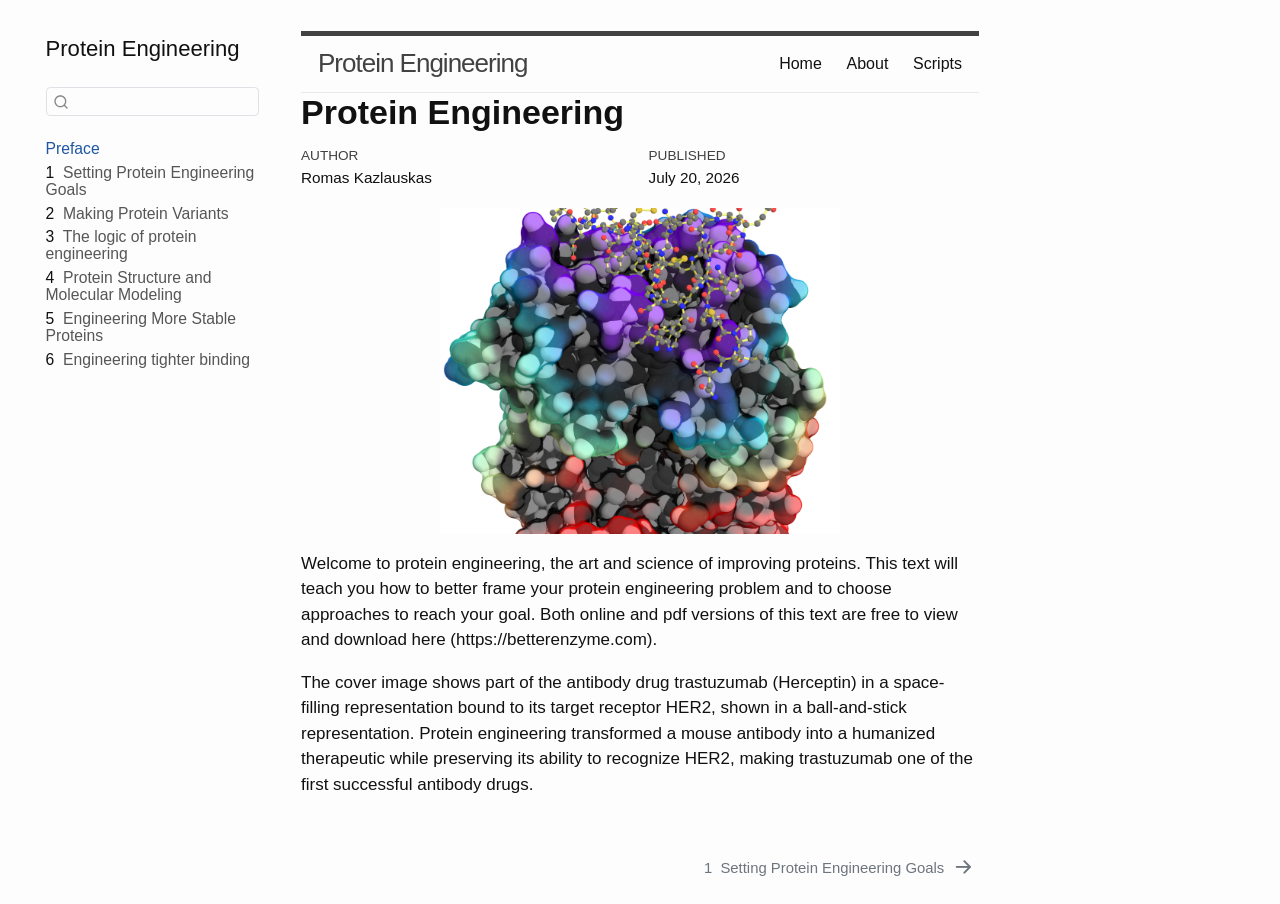
==== docs/book/index.html @ 914afcfc "Replace PDF chapters 1-6 with rendered Quarto HTML book Adds docs/book/ (rendered from the Quarto te" ====
<!DOCTYPE html>
<html xmlns="http://www.w3.org/1999/xhtml" lang="en" xml:lang="en"><head>

<meta charset="utf-8">
<meta name="generator" content="quarto-1.8.26">

<meta name="viewport" content="width=device-width, initial-scale=1.0, user-scalable=yes">

<meta name="author" content="Romas Kazlauskas">
<meta name="dcterms.date" content="2026-07-20">

<title>Protein Engineering</title>
<style>
code{white-space: pre-wrap;}
span.smallcaps{font-variant: small-caps;}
div.columns{display: flex; gap: min(4vw, 1.5em);}
div.column{flex: auto; overflow-x: auto;}
div.hanging-indent{margin-left: 1.5em; text-indent: -1.5em;}
ul.task-list{list-style: none;}
ul.task-list li input[type="checkbox"] {
  width: 0.8em;
  margin: 0 0.8em 0.2em -1em; /* quarto-specific, see https://github.com/quarto-dev/quarto-cli/issues/4556 */ 
  vertical-align: middle;
}
</style>


<script src="site_libs/quarto-nav/quarto-nav.js"></script>
<script src="site_libs/quarto-nav/headroom.min.js"></script>
<script src="site_libs/clipboard/clipboard.min.js"></script>
<script src="site_libs/quarto-search/autocomplete.umd.js"></script>
<script src="site_libs/quarto-search/fuse.min.js"></script>
<script src="site_libs/quarto-search/quarto-search.js"></script>
<meta name="quarto:offset" content="./">
<link href="./chapter1.html" rel="next">
<script src="site_libs/quarto-html/quarto.js" type="module"></script>
<script src="site_libs/quarto-html/tabsets/tabsets.js" type="module"></script>
<script src="site_libs/quarto-html/axe/axe-check.js" type="module"></script>
<script src="site_libs/quarto-html/popper.min.js"></script>
<script src="site_libs/quarto-html/tippy.umd.min.js"></script>
<script src="site_libs/quarto-html/anchor.min.js"></script>
<link href="site_libs/quarto-html/tippy.css" rel="stylesheet">
<link href="site_libs/quarto-html/quarto-syntax-highlighting-587c61ba64f3a5504c4d52d930310e48.css" rel="stylesheet" id="quarto-text-highlighting-styles">
<script src="site_libs/bootstrap/bootstrap.min.js"></script>
<link href="site_libs/bootstrap/bootstrap-icons.css" rel="stylesheet">
<link href="site_libs/bootstrap/bootstrap-0efda3af7dc20caffb9f21a679dee48f.min.css" rel="stylesheet" append-hash="true" id="quarto-bootstrap" data-mode="light">
<script id="quarto-search-options" type="application/json">{
  "location": "sidebar",
  "copy-button": false,
  "collapse-after": 3,
  "panel-placement": "start",
  "type": "textbox",
  "limit": 50,
  "keyboard-shortcut": [
    "f",
    "/",
    "s"
  ],
  "show-item-context": false,
  "language": {
    "search-no-results-text": "No results",
    "search-matching-documents-text": "matching documents",
    "search-copy-link-title": "Copy link to search",
    "search-hide-matches-text": "Hide additional matches",
    "search-more-match-text": "more match in this document",
    "search-more-matches-text": "more matches in this document",
    "search-clear-button-title": "Clear",
    "search-text-placeholder": "",
    "search-detached-cancel-button-title": "Cancel",
    "search-submit-button-title": "Submit",
    "search-label": "Search"
  }
}</script>


</head>

<body class="nav-sidebar floating quarto-light">

<div id="quarto-search-results"></div>
  <header id="quarto-header" class="headroom fixed-top">
  <nav class="quarto-secondary-nav">
    <div class="container-fluid d-flex">
      <button type="button" class="quarto-btn-toggle btn" data-bs-toggle="collapse" role="button" data-bs-target=".quarto-sidebar-collapse-item" aria-controls="quarto-sidebar" aria-expanded="false" aria-label="Toggle sidebar navigation" onclick="if (window.quartoToggleHeadroom) { window.quartoToggleHeadroom(); }">
        <i class="bi bi-layout-text-sidebar-reverse"></i>
      </button>
        <nav class="quarto-page-breadcrumbs" aria-label="breadcrumb"><ol class="breadcrumb"><li class="breadcrumb-item"><a href="./index.html">Preface</a></li></ol></nav>
        <a class="flex-grow-1" role="navigation" data-bs-toggle="collapse" data-bs-target=".quarto-sidebar-collapse-item" aria-controls="quarto-sidebar" aria-expanded="false" aria-label="Toggle sidebar navigation" onclick="if (window.quartoToggleHeadroom) { window.quartoToggleHeadroom(); }">      
        </a>
      <button type="button" class="btn quarto-search-button" aria-label="Search" onclick="window.quartoOpenSearch();">
        <i class="bi bi-search"></i>
      </button>
    </div>
  </nav>
</header>
<!-- content -->
<div id="quarto-content" class="quarto-container page-columns page-rows-contents page-layout-article">
<!-- sidebar -->
  <nav id="quarto-sidebar" class="sidebar collapse collapse-horizontal quarto-sidebar-collapse-item sidebar-navigation floating overflow-auto">
    <div class="pt-lg-2 mt-2 text-left sidebar-header">
    <div class="sidebar-title mb-0 py-0">
      <a href="./">Protein Engineering</a> 
    </div>
      </div>
        <div class="mt-2 flex-shrink-0 align-items-center">
        <div class="sidebar-search">
        <div id="quarto-search" class="" title="Search"></div>
        </div>
        </div>
    <div class="sidebar-menu-container"> 
    <ul class="list-unstyled mt-1">
        <li class="sidebar-item">
  <div class="sidebar-item-container"> 
  <a href="./index.html" class="sidebar-item-text sidebar-link active">
 <span class="menu-text">Preface</span></a>
  </div>
</li>
        <li class="sidebar-item">
  <div class="sidebar-item-container"> 
  <a href="./chapter1.html" class="sidebar-item-text sidebar-link">
 <span class="menu-text"><span class="chapter-number">1</span>&nbsp; <span class="chapter-title">Setting Protein Engineering Goals</span></span></a>
  </div>
</li>
        <li class="sidebar-item">
  <div class="sidebar-item-container"> 
  <a href="./chapter2.html" class="sidebar-item-text sidebar-link">
 <span class="menu-text"><span class="chapter-number">2</span>&nbsp; <span class="chapter-title">Making Protein Variants</span></span></a>
  </div>
</li>
        <li class="sidebar-item">
  <div class="sidebar-item-container"> 
  <a href="./chapter3.html" class="sidebar-item-text sidebar-link">
 <span class="menu-text"><span class="chapter-number">3</span>&nbsp; <span class="chapter-title">The logic of protein engineering</span></span></a>
  </div>
</li>
        <li class="sidebar-item">
  <div class="sidebar-item-container"> 
  <a href="./chapter4.html" class="sidebar-item-text sidebar-link">
 <span class="menu-text"><span class="chapter-number">4</span>&nbsp; <span class="chapter-title">Protein Structure and Molecular Modeling</span></span></a>
  </div>
</li>
        <li class="sidebar-item">
  <div class="sidebar-item-container"> 
  <a href="./chapter5.html" class="sidebar-item-text sidebar-link">
 <span class="menu-text"><span class="chapter-number">5</span>&nbsp; <span class="chapter-title">Engineering More Stable Proteins</span></span></a>
  </div>
</li>
        <li class="sidebar-item">
  <div class="sidebar-item-container"> 
  <a href="./chapter6.html" class="sidebar-item-text sidebar-link">
 <span class="menu-text"><span class="chapter-number">6</span>&nbsp; <span class="chapter-title">Engineering tighter binding</span></span></a>
  </div>
</li>
    </ul>
    </div>
</nav>
<div id="quarto-sidebar-glass" class="quarto-sidebar-collapse-item" data-bs-toggle="collapse" data-bs-target=".quarto-sidebar-collapse-item"></div>
<!-- margin-sidebar -->
    <div id="quarto-margin-sidebar" class="sidebar margin-sidebar zindex-bottom">
        
    </div>
<!-- main -->
<main class="content" id="quarto-document-content">
<style>
.skip-link {
  position: absolute;
  left: -9999px;
  top: 0;
  z-index: 9999;
  padding: 0.5rem 1rem;
  background: #fff;
  color: #000;
  border: 2px solid #000;
}
.skip-link:focus {
  left: 0.5rem;
  top: 0.5rem;
}
</style>
<a href="#quarto-document-content" class="skip-link">Skip to main content</a>
<div class="betterenzyme-header">
  <div class="betterenzyme-header-inner">
    <a class="betterenzyme-title" href="../">Protein Engineering</a>
    <nav class="betterenzyme-nav">
      <a href="../">Home</a>
      <a href="../about/">About</a>
      <a href="../scripts/">Scripts</a>
    </nav>
  </div>
</div>

<header id="title-block-header" class="quarto-title-block default">
<div class="quarto-title">
<h1 class="title">Protein Engineering</h1>
</div>



<div class="quarto-title-meta">

    <div>
    <div class="quarto-title-meta-heading">Author</div>
    <div class="quarto-title-meta-contents">
             <p>Romas Kazlauskas </p>
          </div>
  </div>
    
    <div>
    <div class="quarto-title-meta-heading">Published</div>
    <div class="quarto-title-meta-contents">
      <p class="date">July 20, 2026</p>
    </div>
  </div>
  
    
  </div>
  


</header>


<div class="text-center">
<p><img src="figures/cover.png" class="img-fluid" width="400"></p>
</div>
<p>Welcome to protein engineering, the art and science of improving proteins. This text will teach you how to better frame your protein engineering problem and to choose approaches to reach your goal. Both online and pdf versions of this text are free to view and download here (https://betterenzyme.com).</p>
<p>The cover image shows part of the antibody drug trastuzumab (Herceptin) in a space-filling representation bound to its target receptor HER2, shown in a ball-and-stick representation. Protein engineering transformed a mouse antibody into a humanized therapeutic while preserving its ability to recognize HER2, making trastuzumab one of the first successful antibody drugs.</p>



</main> <!-- /main -->
<script id="quarto-html-after-body" type="application/javascript">
  window.document.addEventListener("DOMContentLoaded", function (event) {
    const icon = "";
    const anchorJS = new window.AnchorJS();
    anchorJS.options = {
      placement: 'right',
      icon: icon
    };
    anchorJS.add('.anchored');
    const isCodeAnnotation = (el) => {
      for (const clz of el.classList) {
        if (clz.startsWith('code-annotation-')) {                     
          return true;
        }
      }
      return false;
    }
    const onCopySuccess = function(e) {
      // button target
      const button = e.trigger;
      // don't keep focus
      button.blur();
      // flash "checked"
      button.classList.add('code-copy-button-checked');
      var currentTitle = button.getAttribute("title");
      button.setAttribute("title", "Copied!");
      let tooltip;
      if (window.bootstrap) {
        button.setAttribute("data-bs-toggle", "tooltip");
        button.setAttribute("data-bs-placement", "left");
        button.setAttribute("data-bs-title", "Copied!");
        tooltip = new bootstrap.Tooltip(button, 
          { trigger: "manual", 
            customClass: "code-copy-button-tooltip",
            offset: [0, -8]});
        tooltip.show();    
      }
      setTimeout(function() {
        if (tooltip) {
          tooltip.hide();
          button.removeAttribute("data-bs-title");
          button.removeAttribute("data-bs-toggle");
          button.removeAttribute("data-bs-placement");
        }
        button.setAttribute("title", currentTitle);
        button.classList.remove('code-copy-button-checked');
      }, 1000);
      // clear code selection
      e.clearSelection();
    }
    const getTextToCopy = function(trigger) {
      const outerScaffold = trigger.parentElement.cloneNode(true);
      const codeEl = outerScaffold.querySelector('code');
      for (const childEl of codeEl.children) {
        if (isCodeAnnotation(childEl)) {
          childEl.remove();
        }
      }
      return codeEl.innerText;
    }
    const clipboard = new window.ClipboardJS('.code-copy-button:not([data-in-quarto-modal])', {
      text: getTextToCopy
    });
    clipboard.on('success', onCopySuccess);
    if (window.document.getElementById('quarto-embedded-source-code-modal')) {
      const clipboardModal = new window.ClipboardJS('.code-copy-button[data-in-quarto-modal]', {
        text: getTextToCopy,
        container: window.document.getElementById('quarto-embedded-source-code-modal')
      });
      clipboardModal.on('success', onCopySuccess);
    }
      var localhostRegex = new RegExp(/^(?:http|https):\/\/localhost\:?[0-9]*\//);
      var mailtoRegex = new RegExp(/^mailto:/);
        var filterRegex = new RegExp('/' + window.location.host + '/');
      var isInternal = (href) => {
          return filterRegex.test(href) || localhostRegex.test(href) || mailtoRegex.test(href);
      }
      // Inspect non-navigation links and adorn them if external
     var links = window.document.querySelectorAll('a[href]:not(.nav-link):not(.navbar-brand):not(.toc-action):not(.sidebar-link):not(.sidebar-item-toggle):not(.pagination-link):not(.no-external):not([aria-hidden]):not(.dropdown-item):not(.quarto-navigation-tool):not(.about-link)');
      for (var i=0; i<links.length; i++) {
        const link = links[i];
        if (!isInternal(link.href)) {
          // undo the damage that might have been done by quarto-nav.js in the case of
          // links that we want to consider external
          if (link.dataset.originalHref !== undefined) {
            link.href = link.dataset.originalHref;
          }
        }
      }
    function tippyHover(el, contentFn, onTriggerFn, onUntriggerFn) {
      const config = {
        allowHTML: true,
        maxWidth: 500,
        delay: 100,
        arrow: false,
        appendTo: function(el) {
            return el.parentElement;
        },
        interactive: true,
        interactiveBorder: 10,
        theme: 'quarto',
        placement: 'bottom-start',
      };
      if (contentFn) {
        config.content = contentFn;
      }
      if (onTriggerFn) {
        config.onTrigger = onTriggerFn;
      }
      if (onUntriggerFn) {
        config.onUntrigger = onUntriggerFn;
      }
      window.tippy(el, config); 
    }
    const noterefs = window.document.querySelectorAll('a[role="doc-noteref"]');
    for (var i=0; i<noterefs.length; i++) {
      const ref = noterefs[i];
      tippyHover(ref, function() {
        // use id or data attribute instead here
        let href = ref.getAttribute('data-footnote-href') || ref.getAttribute('href');
        try { href = new URL(href).hash; } catch {}
        const id = href.replace(/^#\/?/, "");
        const note = window.document.getElementById(id);
        if (note) {
          return note.innerHTML;
        } else {
          return "";
        }
      });
    }
    const xrefs = window.document.querySelectorAll('a.quarto-xref');
    const processXRef = (id, note) => {
      // Strip column container classes
      const stripColumnClz = (el) => {
        el.classList.remove("page-full", "page-columns");
        if (el.children) {
          for (const child of el.children) {
            stripColumnClz(child);
          }
        }
      }
      stripColumnClz(note)
      if (id === null || id.startsWith('sec-')) {
        // Special case sections, only their first couple elements
        const container = document.createElement("div");
        if (note.children && note.children.length > 2) {
          container.appendChild(note.children[0].cloneNode(true));
          for (let i = 1; i < note.children.length; i++) {
            const child = note.children[i];
            if (child.tagName === "P" && child.innerText === "") {
              continue;
            } else {
              container.appendChild(child.cloneNode(true));
              break;
            }
          }
          if (window.Quarto?.typesetMath) {
            window.Quarto.typesetMath(container);
          }
          return container.innerHTML
        } else {
          if (window.Quarto?.typesetMath) {
            window.Quarto.typesetMath(note);
          }
          return note.innerHTML;
        }
      } else {
        // Remove any anchor links if they are present
        const anchorLink = note.querySelector('a.anchorjs-link');
        if (anchorLink) {
          anchorLink.remove();
        }
        if (window.Quarto?.typesetMath) {
          window.Quarto.typesetMath(note);
        }
        if (note.classList.contains("callout")) {
          return note.outerHTML;
        } else {
          return note.innerHTML;
        }
      }
    }
    for (var i=0; i<xrefs.length; i++) {
      const xref = xrefs[i];
      tippyHover(xref, undefined, function(instance) {
        instance.disable();
        let url = xref.getAttribute('href');
        let hash = undefined; 
        if (url.startsWith('#')) {
          hash = url;
        } else {
          try { hash = new URL(url).hash; } catch {}
        }
        if (hash) {
          const id = hash.replace(/^#\/?/, "");
          const note = window.document.getElementById(id);
          if (note !== null) {
            try {
              const html = processXRef(id, note.cloneNode(true));
              instance.setContent(html);
            } finally {
              instance.enable();
              instance.show();
            }
          } else {
            // See if we can fetch this
            fetch(url.split('#')[0])
            .then(res => res.text())
            .then(html => {
              const parser = new DOMParser();
              const htmlDoc = parser.parseFromString(html, "text/html");
              const note = htmlDoc.getElementById(id);
              if (note !== null) {
                const html = processXRef(id, note);
                instance.setContent(html);
              } 
            }).finally(() => {
              instance.enable();
              instance.show();
            });
          }
        } else {
          // See if we can fetch a full url (with no hash to target)
          // This is a special case and we should probably do some content thinning / targeting
          fetch(url)
          .then(res => res.text())
          .then(html => {
            const parser = new DOMParser();
            const htmlDoc = parser.parseFromString(html, "text/html");
            const note = htmlDoc.querySelector('main.content');
            if (note !== null) {
              // This should only happen for chapter cross references
              // (since there is no id in the URL)
              // remove the first header
              if (note.children.length > 0 && note.children[0].tagName === "HEADER") {
                note.children[0].remove();
              }
              const html = processXRef(null, note);
              instance.setContent(html);
            } 
          }).finally(() => {
            instance.enable();
            instance.show();
          });
        }
      }, function(instance) {
      });
    }
        let selectedAnnoteEl;
        const selectorForAnnotation = ( cell, annotation) => {
          let cellAttr = 'data-code-cell="' + cell + '"';
          let lineAttr = 'data-code-annotation="' +  annotation + '"';
          const selector = 'span[' + cellAttr + '][' + lineAttr + ']';
          return selector;
        }
        const selectCodeLines = (annoteEl) => {
          const doc = window.document;
          const targetCell = annoteEl.getAttribute("data-target-cell");
          const targetAnnotation = annoteEl.getAttribute("data-target-annotation");
          const annoteSpan = window.document.querySelector(selectorForAnnotation(targetCell, targetAnnotation));
          const lines = annoteSpan.getAttribute("data-code-lines").split(",");
          const lineIds = lines.map((line) => {
            return targetCell + "-" + line;
          })
          let top = null;
          let height = null;
          let parent = null;
          if (lineIds.length > 0) {
              //compute the position of the single el (top and bottom and make a div)
              const el = window.document.getElementById(lineIds[0]);
              top = el.offsetTop;
              height = el.offsetHeight;
              parent = el.parentElement.parentElement;
            if (lineIds.length > 1) {
              const lastEl = window.document.getElementById(lineIds[lineIds.length - 1]);
              const bottom = lastEl.offsetTop + lastEl.offsetHeight;
              height = bottom - top;
            }
            if (top !== null && height !== null && parent !== null) {
              // cook up a div (if necessary) and position it 
              let div = window.document.getElementById("code-annotation-line-highlight");
              if (div === null) {
                div = window.document.createElement("div");
                div.setAttribute("id", "code-annotation-line-highlight");
                div.style.position = 'absolute';
                parent.appendChild(div);
              }
              div.style.top = top - 2 + "px";
              div.style.height = height + 4 + "px";
              div.style.left = 0;
              let gutterDiv = window.document.getElementById("code-annotation-line-highlight-gutter");
              if (gutterDiv === null) {
                gutterDiv = window.document.createElement("div");
                gutterDiv.setAttribute("id", "code-annotation-line-highlight-gutter");
                gutterDiv.style.position = 'absolute';
                const codeCell = window.document.getElementById(targetCell);
                const gutter = codeCell.querySelector('.code-annotation-gutter');
                gutter.appendChild(gutterDiv);
              }
              gutterDiv.style.top = top - 2 + "px";
              gutterDiv.style.height = height + 4 + "px";
            }
            selectedAnnoteEl = annoteEl;
          }
        };
        const unselectCodeLines = () => {
          const elementsIds = ["code-annotation-line-highlight", "code-annotation-line-highlight-gutter"];
          elementsIds.forEach((elId) => {
            const div = window.document.getElementById(elId);
            if (div) {
              div.remove();
            }
          });
          selectedAnnoteEl = undefined;
        };
          // Handle positioning of the toggle
      window.addEventListener(
        "resize",
        throttle(() => {
          elRect = undefined;
          if (selectedAnnoteEl) {
            selectCodeLines(selectedAnnoteEl);
          }
        }, 10)
      );
      function throttle(fn, ms) {
      let throttle = false;
      let timer;
        return (...args) => {
          if(!throttle) { // first call gets through
              fn.apply(this, args);
              throttle = true;
          } else { // all the others get throttled
              if(timer) clearTimeout(timer); // cancel #2
              timer = setTimeout(() => {
                fn.apply(this, args);
                timer = throttle = false;
              }, ms);
          }
        };
      }
        // Attach click handler to the DT
        const annoteDls = window.document.querySelectorAll('dt[data-target-cell]');
        for (const annoteDlNode of annoteDls) {
          annoteDlNode.addEventListener('click', (event) => {
            const clickedEl = event.target;
            if (clickedEl !== selectedAnnoteEl) {
              unselectCodeLines();
              const activeEl = window.document.querySelector('dt[data-target-cell].code-annotation-active');
              if (activeEl) {
                activeEl.classList.remove('code-annotation-active');
              }
              selectCodeLines(clickedEl);
              clickedEl.classList.add('code-annotation-active');
            } else {
              // Unselect the line
              unselectCodeLines();
              clickedEl.classList.remove('code-annotation-active');
            }
          });
        }
    const findCites = (el) => {
      const parentEl = el.parentElement;
      if (parentEl) {
        const cites = parentEl.dataset.cites;
        if (cites) {
          return {
            el,
            cites: cites.split(' ')
          };
        } else {
          return findCites(el.parentElement)
        }
      } else {
        return undefined;
      }
    };
    var bibliorefs = window.document.querySelectorAll('a[role="doc-biblioref"]');
    for (var i=0; i<bibliorefs.length; i++) {
      const ref = bibliorefs[i];
      const citeInfo = findCites(ref);
      if (citeInfo) {
        tippyHover(citeInfo.el, function() {
          var popup = window.document.createElement('div');
          citeInfo.cites.forEach(function(cite) {
            var citeDiv = window.document.createElement('div');
            citeDiv.classList.add('hanging-indent');
            citeDiv.classList.add('csl-entry');
            var biblioDiv = window.document.getElementById('ref-' + cite);
            if (biblioDiv) {
              citeDiv.innerHTML = biblioDiv.innerHTML;
            }
            popup.appendChild(citeDiv);
          });
          return popup.innerHTML;
        });
      }
    }
  });
  </script>
<nav class="page-navigation">
  <div class="nav-page nav-page-previous">
  </div>
  <div class="nav-page nav-page-next">
      <a href="./chapter1.html" class="pagination-link" aria-label="Setting Protein Engineering Goals">
        <span class="nav-page-text"><span class="chapter-number">1</span>&nbsp; <span class="chapter-title">Setting Protein Engineering Goals</span></span> <i class="bi bi-arrow-right-short"></i>
      </a>
  </div>
</nav>
</div> <!-- /content -->




</body></html>
---- docs/book/site_libs/quarto-html/tippy.css ----
.tippy-box[data-animation=fade][data-state=hidden]{opacity:0}[data-tippy-root]{max-width:calc(100vw - 10px)}.tippy-box{position:relative;background-color:#333;color:#fff;border-radius:4px;font-size:14px;line-height:1.4;white-space:normal;outline:0;transition-property:transform,visibility,opacity}.tippy-box[data-placement^=top]>.tippy-arrow{bottom:0}.tippy-box[data-placement^=top]>.tippy-arrow:before{bottom:-7px;left:0;border-width:8px 8px 0;border-top-color:initial;transform-origin:center top}.tippy-box[data-placement^=bottom]>.tippy-arrow{top:0}.tippy-box[data-placement^=bottom]>.tippy-arrow:before{top:-7px;left:0;border-width:0 8px 8px;border-bottom-color:initial;transform-origin:center bottom}.tippy-box[data-placement^=left]>.tippy-arrow{right:0}.tippy-box[data-placement^=left]>.tippy-arrow:before{border-width:8px 0 8px 8px;border-left-color:initial;right:-7px;transform-origin:center left}.tippy-box[data-placement^=right]>.tippy-arrow{left:0}.tippy-box[data-placement^=right]>.tippy-arrow:before{left:-7px;border-width:8px 8px 8px 0;border-right-color:initial;transform-origin:center right}.tippy-box[data-inertia][data-state=visible]{transition-timing-function:cubic-bezier(.54,1.5,.38,1.11)}.tippy-arrow{width:16px;height:16px;color:#333}.tippy-arrow:before{content:"";position:absolute;border-color:transparent;border-style:solid}.tippy-content{position:relative;padding:5px 9px;z-index:1}
---- docs/book/site_libs/quarto-html/quarto-syntax-highlighting-587c61ba64f3a5504c4d52d930310e48.css ----
/* quarto syntax highlight colors */
:root {
  --quarto-hl-ot-color: #003B4F;
  --quarto-hl-at-color: #657422;
  --quarto-hl-ss-color: #20794D;
  --quarto-hl-an-color: #5E5E5E;
  --quarto-hl-fu-color: #4758AB;
  --quarto-hl-st-color: #20794D;
  --quarto-hl-cf-color: #003B4F;
  --quarto-hl-op-color: #5E5E5E;
  --quarto-hl-er-color: #AD0000;
  --quarto-hl-bn-color: #AD0000;
  --quarto-hl-al-color: #AD0000;
  --quarto-hl-va-color: #111111;
  --quarto-hl-bu-color: inherit;
  --quarto-hl-ex-color: inherit;
  --quarto-hl-pp-color: #AD0000;
  --quarto-hl-in-color: #5E5E5E;
  --quarto-hl-vs-color: #20794D;
  --quarto-hl-wa-color: #5E5E5E;
  --quarto-hl-do-color: #5E5E5E;
  --quarto-hl-im-color: #00769E;
  --quarto-hl-ch-color: #20794D;
  --quarto-hl-dt-color: #AD0000;
  --quarto-hl-fl-color: #AD0000;
  --quarto-hl-co-color: #5E5E5E;
  --quarto-hl-cv-color: #5E5E5E;
  --quarto-hl-cn-color: #8f5902;
  --quarto-hl-sc-color: #5E5E5E;
  --quarto-hl-dv-color: #AD0000;
  --quarto-hl-kw-color: #003B4F;
}

/* other quarto variables */
:root {
  --quarto-font-monospace: SFMono-Regular, Menlo, Monaco, Consolas, "Liberation Mono", "Courier New", monospace;
}

/* syntax highlight based on Pandoc's rules */
pre > code.sourceCode > span {
  color: #003B4F;
}

code.sourceCode > span {
  color: #003B4F;
}

div.sourceCode,
div.sourceCode pre.sourceCode {
  color: #003B4F;
}

/* Normal */
code span {
  color: #003B4F;
}

/* Alert */
code span.al {
  color: #AD0000;
  font-style: inherit;
}

/* Annotation */
code span.an {
  color: #5E5E5E;
  font-style: inherit;
}

/* Attribute */
code span.at {
  color: #657422;
  font-style: inherit;
}

/* BaseN */
code span.bn {
  color: #AD0000;
  font-style: inherit;
}

/* BuiltIn */
code span.bu {
  font-style: inherit;
}

/* ControlFlow */
code span.cf {
  color: #003B4F;
  font-weight: bold;
  font-style: inherit;
}

/* Char */
code span.ch {
  color: #20794D;
  font-style: inherit;
}

/* Constant */
code span.cn {
  color: #8f5902;
  font-style: inherit;
}

/* Comment */
code span.co {
  color: #5E5E5E;
  font-style: inherit;
}

/* CommentVar */
code span.cv {
  color: #5E5E5E;
  font-style: italic;
}

/* Documentation */
code span.do {
  color: #5E5E5E;
  font-style: italic;
}

/* DataType */
code span.dt {
  color: #AD0000;
  font-style: inherit;
}

/* DecVal */
code span.dv {
  color: #AD0000;
  font-style: inherit;
}

/* Error */
code span.er {
  color: #AD0000;
  font-style: inherit;
}

/* Extension */
code span.ex {
  font-style: inherit;
}

/* Float */
code span.fl {
  color: #AD0000;
  font-style: inherit;
}

/* Function */
code span.fu {
  color: #4758AB;
  font-style: inherit;
}

/* Import */
code span.im {
  color: #00769E;
  font-style: inherit;
}

/* Information */
code span.in {
  color: #5E5E5E;
  font-style: inherit;
}

/* Keyword */
code span.kw {
  color: #003B4F;
  font-weight: bold;
  font-style: inherit;
}

/* Operator */
code span.op {
  color: #5E5E5E;
  font-style: inherit;
}

/* Other */
code span.ot {
  color: #003B4F;
  font-style: inherit;
}

/* Preprocessor */
code span.pp {
  color: #AD0000;
  font-style: inherit;
}

/* SpecialChar */
code span.sc {
  color: #5E5E5E;
  font-style: inherit;
}

/* SpecialString */
code span.ss {
  color: #20794D;
  font-style: inherit;
}

/* String */
code span.st {
  color: #20794D;
  font-style: inherit;
}

/* Variable */
code span.va {
  color: #111111;
  font-style: inherit;
}

/* VerbatimString */
code span.vs {
  color: #20794D;
  font-style: inherit;
}

/* Warning */
code span.wa {
  color: #5E5E5E;
  font-style: italic;
}

.prevent-inlining {
  content: "</";
}

/*# sourceMappingURL=2dce1cc6c82594539e1579de68416b47.css.map */
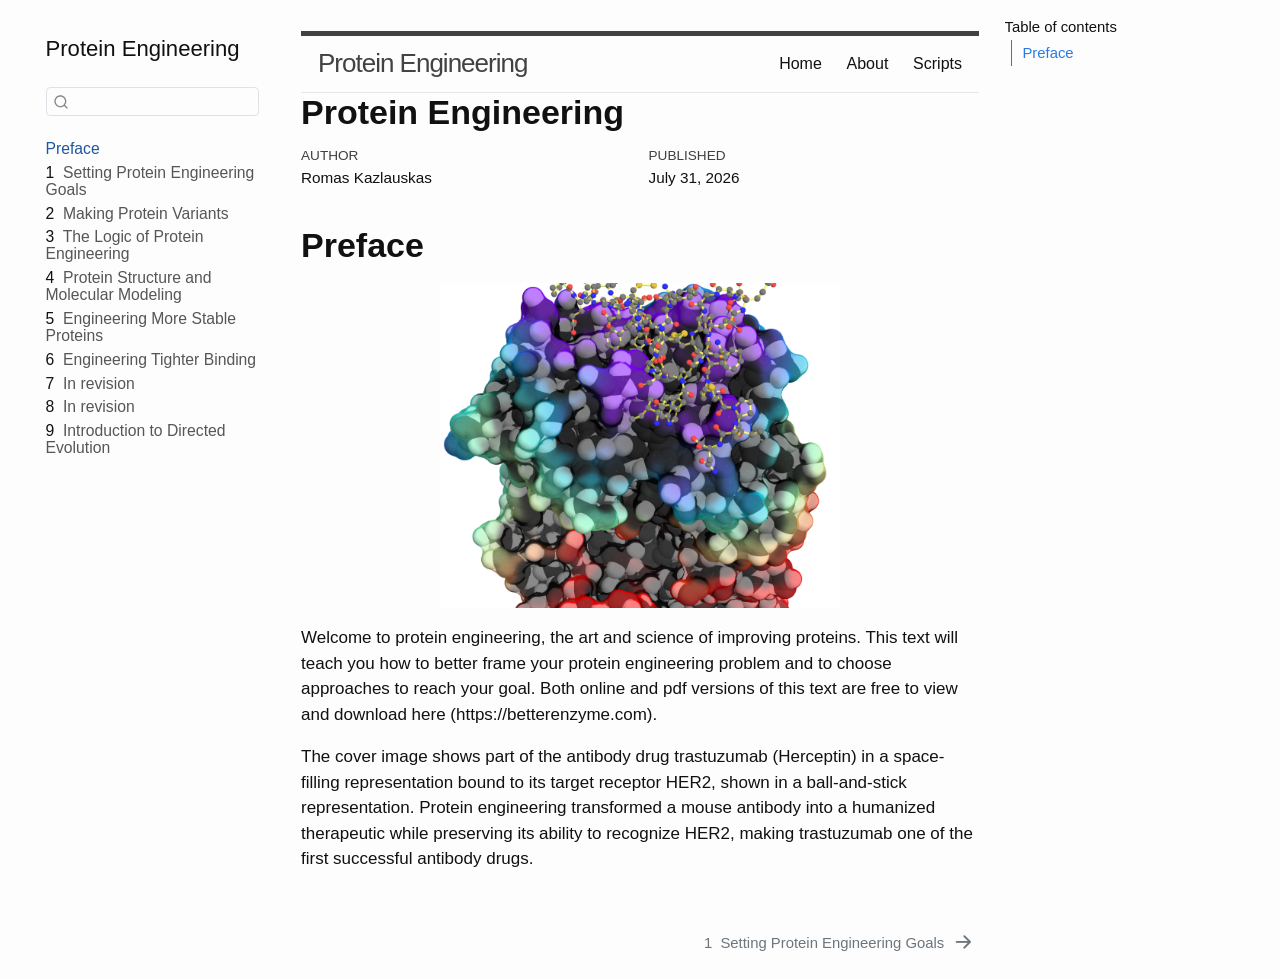
==== commit b798f0fb: "Add chapter 9, version-control the Quarto source, fix book-wide bold text - Add chapter9.qmd (Introd" ====
--- a/docs/book/index.html
+++ b/docs/book/index.html
@@ -7,7 +7,7 @@
 <meta name="viewport" content="width=device-width, initial-scale=1.0, user-scalable=yes">
 
 <meta name="author" content="Romas Kazlauskas">
-<meta name="dcterms.date" content="2026-07-20">
+<meta name="dcterms.date" content="2026-07-31">
 
 <title>Protein Engineering</title>
 <style>
@@ -43,7 +43,7 @@
 <link href="site_libs/quarto-html/quarto-syntax-highlighting-587c61ba64f3a5504c4d52d930310e48.css" rel="stylesheet" id="quarto-text-highlighting-styles">
 <script src="site_libs/bootstrap/bootstrap.min.js"></script>
 <link href="site_libs/bootstrap/bootstrap-icons.css" rel="stylesheet">
-<link href="site_libs/bootstrap/bootstrap-0efda3af7dc20caffb9f21a679dee48f.min.css" rel="stylesheet" append-hash="true" id="quarto-bootstrap" data-mode="light">
+<link href="site_libs/bootstrap/bootstrap-15cf6495c4f9ac8a910b4d65ae11dea8.min.css" rel="stylesheet" append-hash="true" id="quarto-bootstrap" data-mode="light">
 <script id="quarto-search-options" type="application/json">{
   "location": "sidebar",
   "copy-button": false,
@@ -130,7 +130,7 @@
         <li class="sidebar-item">
   <div class="sidebar-item-container"> 
   <a href="./chapter3.html" class="sidebar-item-text sidebar-link">
- <span class="menu-text"><span class="chapter-number">3</span>&nbsp; <span class="chapter-title">The logic of protein engineering</span></span></a>
+ <span class="menu-text"><span class="chapter-number">3</span>&nbsp; <span class="chapter-title">The Logic of Protein Engineering</span></span></a>
   </div>
 </li>
         <li class="sidebar-item">
@@ -148,7 +148,25 @@
         <li class="sidebar-item">
   <div class="sidebar-item-container"> 
   <a href="./chapter6.html" class="sidebar-item-text sidebar-link">
- <span class="menu-text"><span class="chapter-number">6</span>&nbsp; <span class="chapter-title">Engineering tighter binding</span></span></a>
+ <span class="menu-text"><span class="chapter-number">6</span>&nbsp; <span class="chapter-title">Engineering Tighter Binding</span></span></a>
+  </div>
+</li>
+        <li class="sidebar-item">
+  <div class="sidebar-item-container"> 
+  <a href="./chapter7.html" class="sidebar-item-text sidebar-link">
+ <span class="menu-text"><span class="chapter-number">7</span>&nbsp; <span class="chapter-title">In revision</span></span></a>
+  </div>
+</li>
+        <li class="sidebar-item">
+  <div class="sidebar-item-container"> 
+  <a href="./chapter8.html" class="sidebar-item-text sidebar-link">
+ <span class="menu-text"><span class="chapter-number">8</span>&nbsp; <span class="chapter-title">In revision</span></span></a>
+  </div>
+</li>
+        <li class="sidebar-item">
+  <div class="sidebar-item-container"> 
+  <a href="./chapter9.html" class="sidebar-item-text sidebar-link">
+ <span class="menu-text"><span class="chapter-number">9</span>&nbsp; <span class="chapter-title">Introduction to Directed Evolution</span></span></a>
   </div>
 </li>
     </ul>
@@ -156,8 +174,14 @@
 </nav>
 <div id="quarto-sidebar-glass" class="quarto-sidebar-collapse-item" data-bs-toggle="collapse" data-bs-target=".quarto-sidebar-collapse-item"></div>
 <!-- margin-sidebar -->
-    <div id="quarto-margin-sidebar" class="sidebar margin-sidebar zindex-bottom">
-        
+    <div id="quarto-margin-sidebar" class="sidebar margin-sidebar">
+        <nav id="TOC" role="doc-toc" class="toc-active">
+    <h2 id="toc-title">Table of contents</h2>
+   
+  <ul>
+  <li><a href="#preface" id="toc-preface" class="nav-link active" data-scroll-target="#preface">Preface</a></li>
+  </ul>
+</nav>
     </div>
 <!-- main -->
 <main class="content" id="quarto-document-content">
@@ -208,7 +232,7 @@
     <div>
     <div class="quarto-title-meta-heading">Published</div>
     <div class="quarto-title-meta-contents">
-      <p class="date">July 20, 2026</p>
+      <p class="date">July 31, 2026</p>
     </div>
   </div>
   
@@ -220,15 +244,41 @@
 </header>
 
 
+<section id="preface" class="level1 unnumbered">
+<h1 class="unnumbered">Preface</h1>
 <div class="text-center">
-<p><img src="figures/cover.png" class="img-fluid" width="400"></p>
+<p><img src="figures/cover.png" class="img-fluid" alt="Molecular structure showing part of the antibody drug trastuzumab as a space-filling, rainbow-colored surface, with its target receptor HER2 bound on top shown in a ball-and-stick representation colored by atom." width="400"></p>
 </div>
 <p>Welcome to protein engineering, the art and science of improving proteins. This text will teach you how to better frame your protein engineering problem and to choose approaches to reach your goal. Both online and pdf versions of this text are free to view and download here (https://betterenzyme.com).</p>
 <p>The cover image shows part of the antibody drug trastuzumab (Herceptin) in a space-filling representation bound to its target receptor HER2, shown in a ball-and-stick representation. Protein engineering transformed a mouse antibody into a humanized therapeutic while preserving its ability to recognize HER2, making trastuzumab one of the first successful antibody drugs.</p>
 
 
+</section>
 
 </main> <!-- /main -->
+<script>
+// Bold the "Figure X.X:"/"Table X.X:" label at the start of every figure and
+// table caption. Quarto fills in the crossref number as plain text directly
+// inside the <figcaption> with no wrapping element around just the label, and
+// that substitution happens after Lua filters run (the number isn't even
+// resolved yet when a `post-quarto` Lua filter would see it), so a Lua filter
+// can't target this -- this runs client-side, after the page (and the
+// numbers) are fully rendered. Equation/section captions don't exist in this
+// book, so no extra type-filtering is needed here (unlike the CSS rule for
+// in-text crossref links, which does have to distinguish by href prefix).
+document.addEventListener("DOMContentLoaded", function () {
+  document.querySelectorAll(".quarto-float-caption").forEach(function (caption) {
+    var first = caption.firstChild;
+    if (!first || first.nodeType !== Node.TEXT_NODE) return;
+    var match = first.textContent.match(/^(Figure|Table) [0-9.]+:/);
+    if (!match) return;
+    var strong = document.createElement("strong");
+    strong.textContent = match[0];
+    first.textContent = first.textContent.slice(match[0].length);
+    caption.insertBefore(strong, first);
+  });
+});
+</script>
 <script id="quarto-html-after-body" type="application/javascript">
   window.document.addEventListener("DOMContentLoaded", function (event) {
     const icon = "";
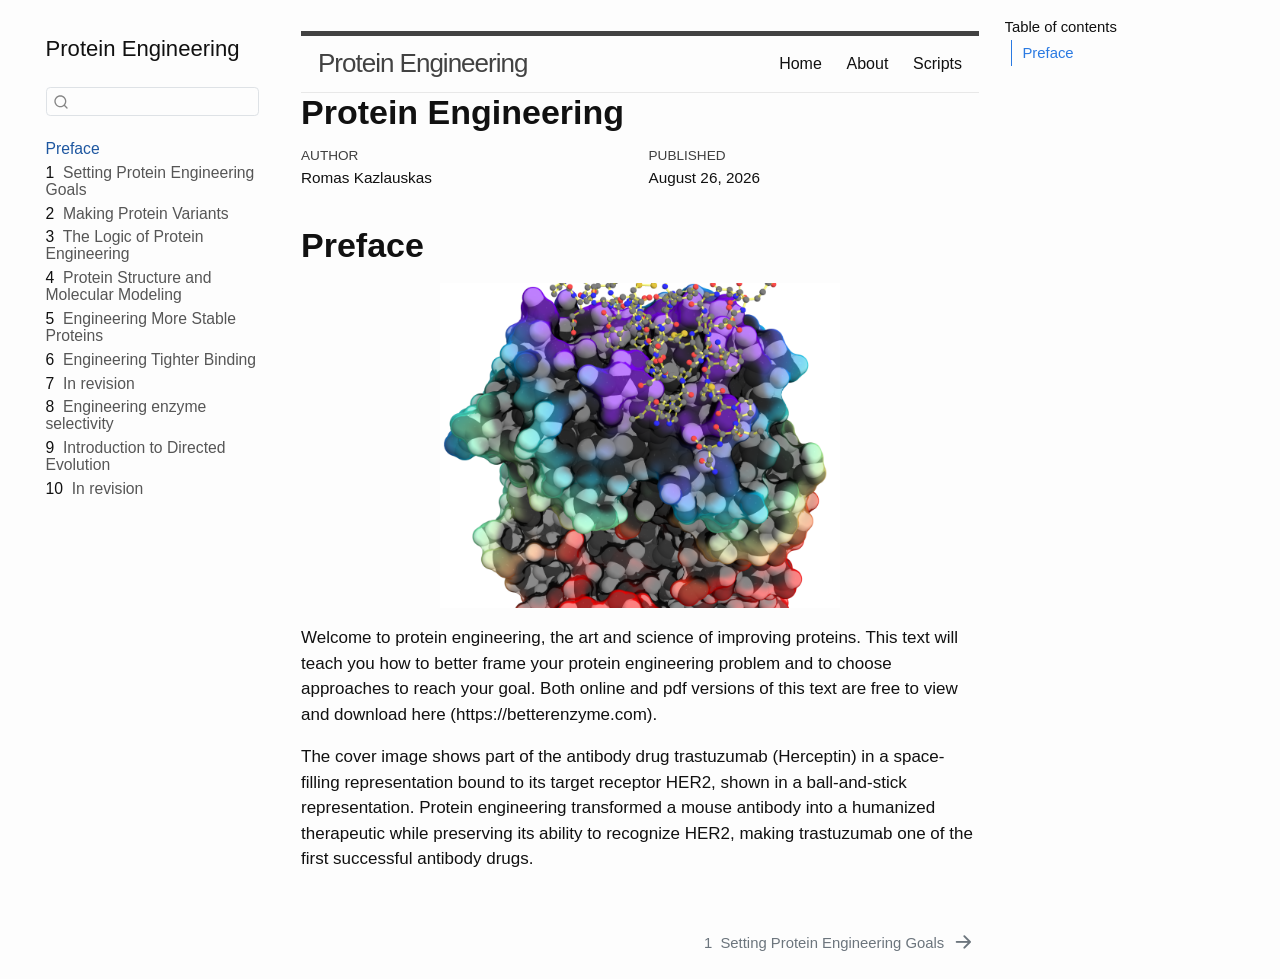
==== commit f35e528f: "Deploy the corrected chapter 8 supporting-information script and link styling" ====
--- a/docs/book/index.html
+++ b/docs/book/index.html
@@ -7,7 +7,7 @@
 <meta name="viewport" content="width=device-width, initial-scale=1.0, user-scalable=yes">
 
 <meta name="author" content="Romas Kazlauskas">
-<meta name="dcterms.date" content="2026-07-31">
+<meta name="dcterms.date" content="2026-08-26">
 
 <title>Protein Engineering</title>
 <style>
@@ -43,7 +43,7 @@
 <link href="site_libs/quarto-html/quarto-syntax-highlighting-587c61ba64f3a5504c4d52d930310e48.css" rel="stylesheet" id="quarto-text-highlighting-styles">
 <script src="site_libs/bootstrap/bootstrap.min.js"></script>
 <link href="site_libs/bootstrap/bootstrap-icons.css" rel="stylesheet">
-<link href="site_libs/bootstrap/bootstrap-15cf6495c4f9ac8a910b4d65ae11dea8.min.css" rel="stylesheet" append-hash="true" id="quarto-bootstrap" data-mode="light">
+<link href="site_libs/bootstrap/bootstrap-508657695e7eff77cabf46ae6131e9b0.min.css" rel="stylesheet" append-hash="true" id="quarto-bootstrap" data-mode="light">
 <script id="quarto-search-options" type="application/json">{
   "location": "sidebar",
   "copy-button": false,
@@ -160,13 +160,19 @@
         <li class="sidebar-item">
   <div class="sidebar-item-container"> 
   <a href="./chapter8.html" class="sidebar-item-text sidebar-link">
- <span class="menu-text"><span class="chapter-number">8</span>&nbsp; <span class="chapter-title">In revision</span></span></a>
+ <span class="menu-text"><span class="chapter-number">8</span>&nbsp; <span class="chapter-title">Engineering enzyme selectivity</span></span></a>
   </div>
 </li>
         <li class="sidebar-item">
   <div class="sidebar-item-container"> 
   <a href="./chapter9.html" class="sidebar-item-text sidebar-link">
  <span class="menu-text"><span class="chapter-number">9</span>&nbsp; <span class="chapter-title">Introduction to Directed Evolution</span></span></a>
+  </div>
+</li>
+        <li class="sidebar-item">
+  <div class="sidebar-item-container"> 
+  <a href="./chapter10.html" class="sidebar-item-text sidebar-link">
+ <span class="menu-text"><span class="chapter-number">10</span>&nbsp; <span class="chapter-title">In revision</span></span></a>
   </div>
 </li>
     </ul>
@@ -232,7 +238,7 @@
     <div>
     <div class="quarto-title-meta-heading">Published</div>
     <div class="quarto-title-meta-contents">
-      <p class="date">July 31, 2026</p>
+      <p class="date">August 26, 2026</p>
     </div>
   </div>
   
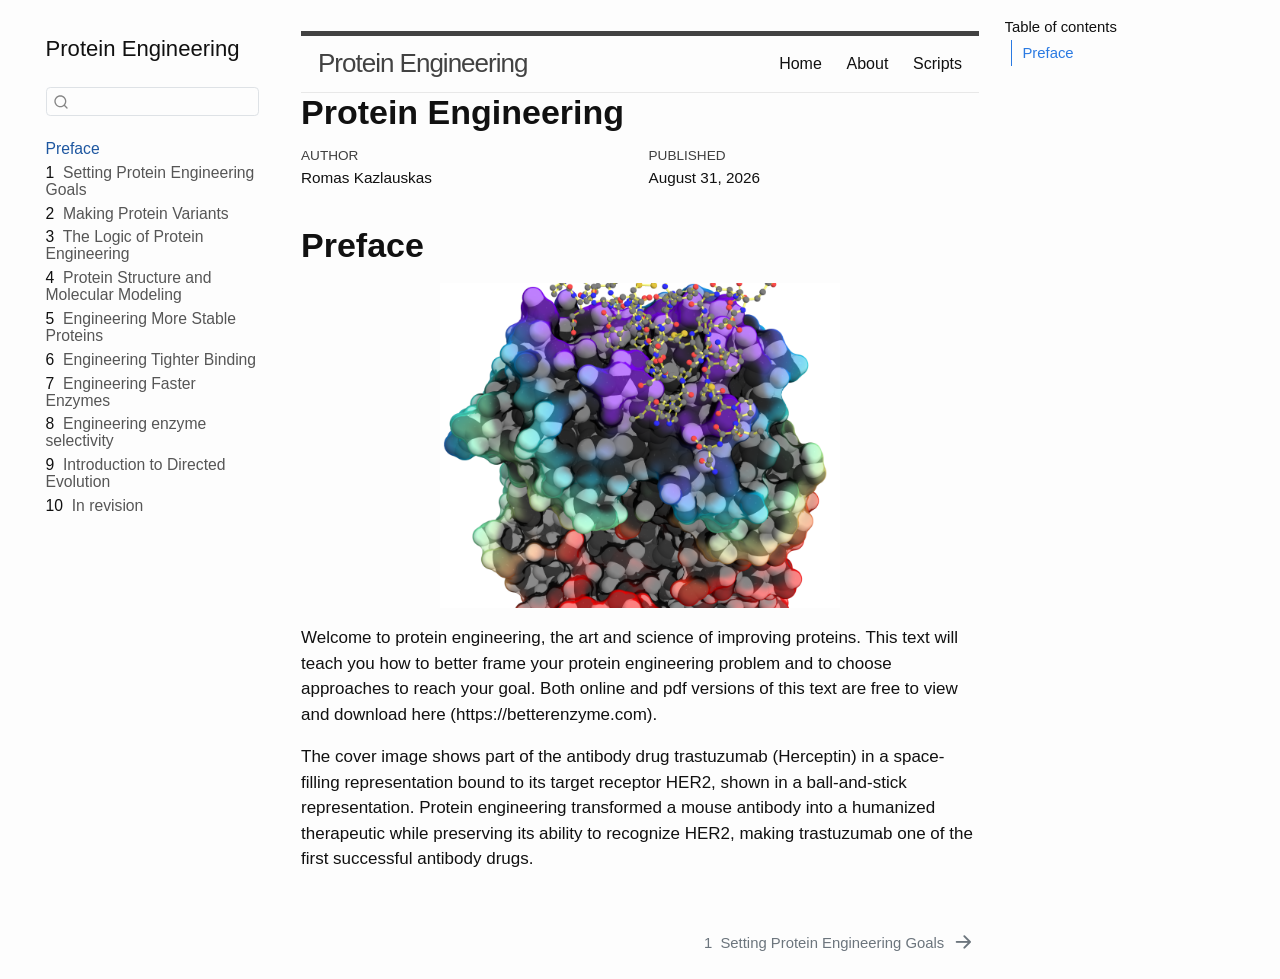
==== commit 46c77e73: "Convert and deploy chapter 7 (Engineering Faster Enzymes) Converts ../Prot_Eng_7_Reactivity/7_engine" ====
--- a/docs/book/index.html
+++ b/docs/book/index.html
@@ -7,7 +7,7 @@
 <meta name="viewport" content="width=device-width, initial-scale=1.0, user-scalable=yes">
 
 <meta name="author" content="Romas Kazlauskas">
-<meta name="dcterms.date" content="2026-08-26">
+<meta name="dcterms.date" content="2026-08-31">
 
 <title>Protein Engineering</title>
 <style>
@@ -154,7 +154,7 @@
         <li class="sidebar-item">
   <div class="sidebar-item-container"> 
   <a href="./chapter7.html" class="sidebar-item-text sidebar-link">
- <span class="menu-text"><span class="chapter-number">7</span>&nbsp; <span class="chapter-title">In revision</span></span></a>
+ <span class="menu-text"><span class="chapter-number">7</span>&nbsp; <span class="chapter-title">Engineering Faster Enzymes</span></span></a>
   </div>
 </li>
         <li class="sidebar-item">
@@ -238,7 +238,7 @@
     <div>
     <div class="quarto-title-meta-heading">Published</div>
     <div class="quarto-title-meta-contents">
-      <p class="date">August 26, 2026</p>
+      <p class="date">August 31, 2026</p>
     </div>
   </div>
   
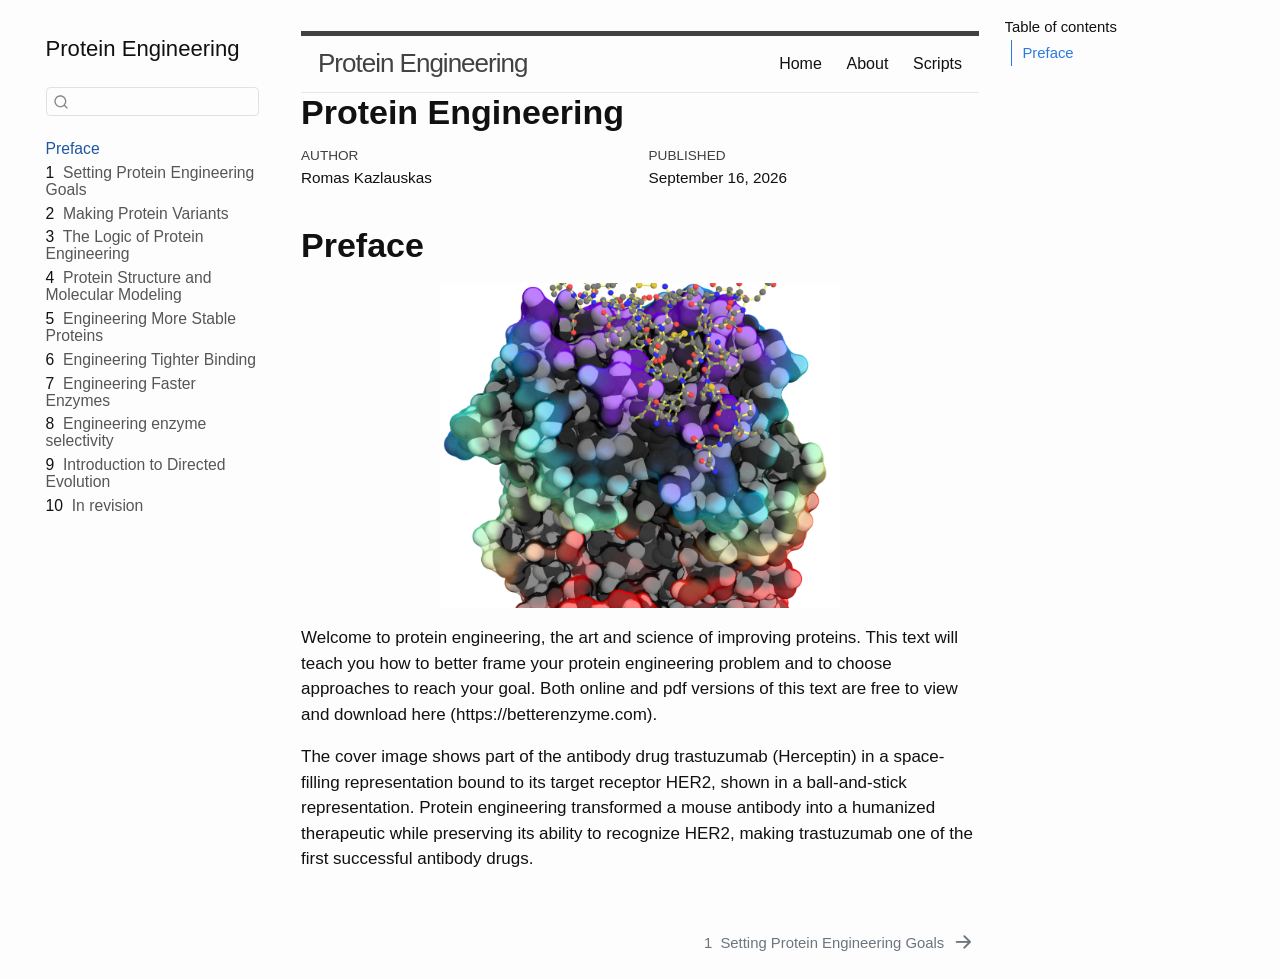
==== commit 72db1d29: "Update chapter 3: refresh copyright date and fix entropy example Corrected the microstate count in t" ====
--- a/docs/book/index.html
+++ b/docs/book/index.html
@@ -7,7 +7,7 @@
 <meta name="viewport" content="width=device-width, initial-scale=1.0, user-scalable=yes">
 
 <meta name="author" content="Romas Kazlauskas">
-<meta name="dcterms.date" content="2026-08-31">
+<meta name="dcterms.date" content="2026-09-16">
 
 <title>Protein Engineering</title>
 <style>
@@ -238,7 +238,7 @@
     <div>
     <div class="quarto-title-meta-heading">Published</div>
     <div class="quarto-title-meta-contents">
-      <p class="date">August 31, 2026</p>
+      <p class="date">September 16, 2026</p>
     </div>
   </div>
   
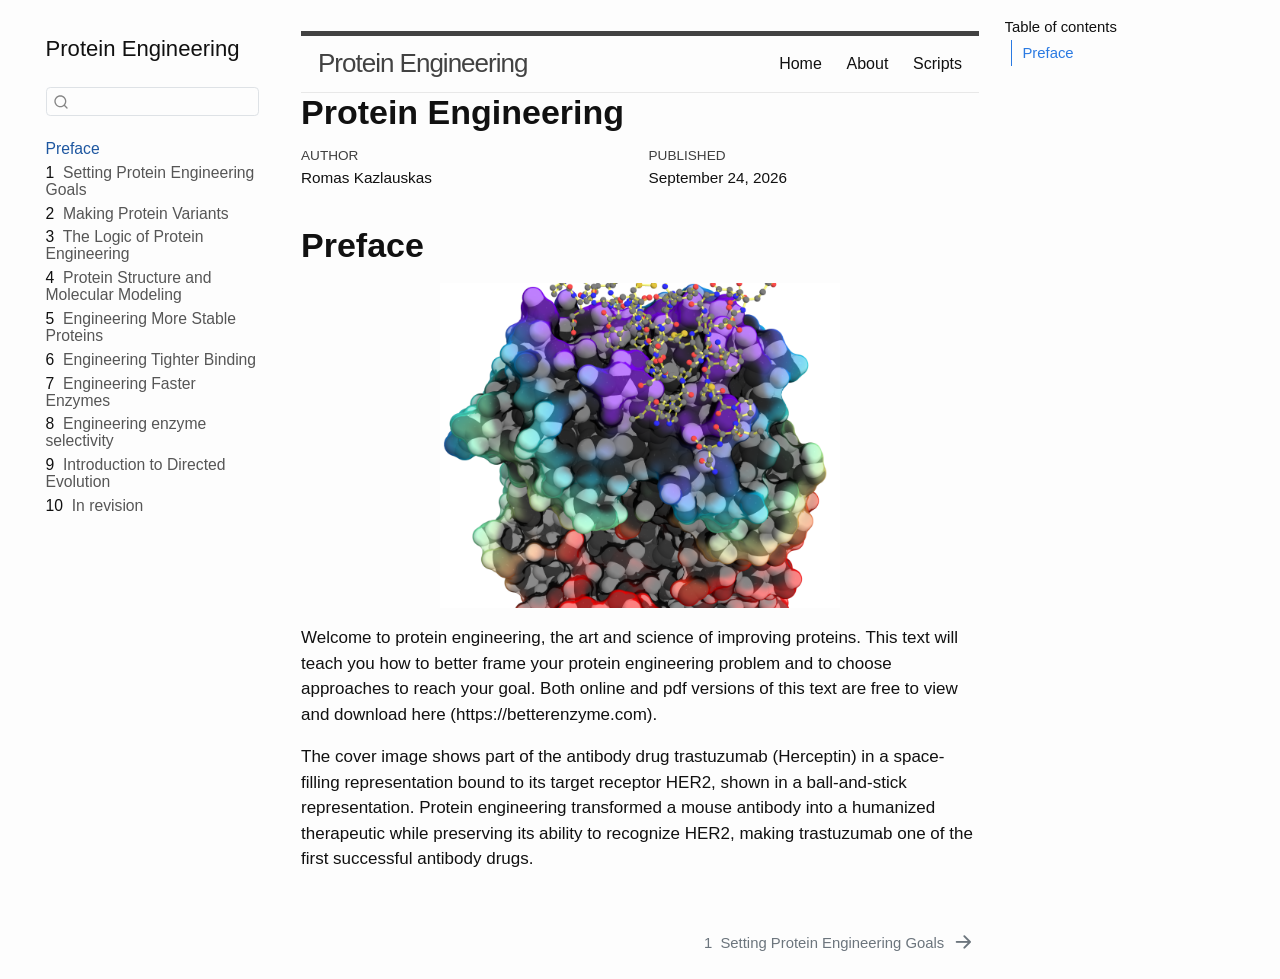
==== commit 3678dff1: "Update chapter 5 with September 2026 revisions Sync chapter5.qmd with the revised 5_Stability.md: ne" ====
--- a/docs/book/index.html
+++ b/docs/book/index.html
@@ -7,7 +7,7 @@
 <meta name="viewport" content="width=device-width, initial-scale=1.0, user-scalable=yes">
 
 <meta name="author" content="Romas Kazlauskas">
-<meta name="dcterms.date" content="2026-09-16">
+<meta name="dcterms.date" content="2026-09-24">
 
 <title>Protein Engineering</title>
 <style>
@@ -238,7 +238,7 @@
     <div>
     <div class="quarto-title-meta-heading">Published</div>
     <div class="quarto-title-meta-contents">
-      <p class="date">September 16, 2026</p>
+      <p class="date">September 24, 2026</p>
     </div>
   </div>
   
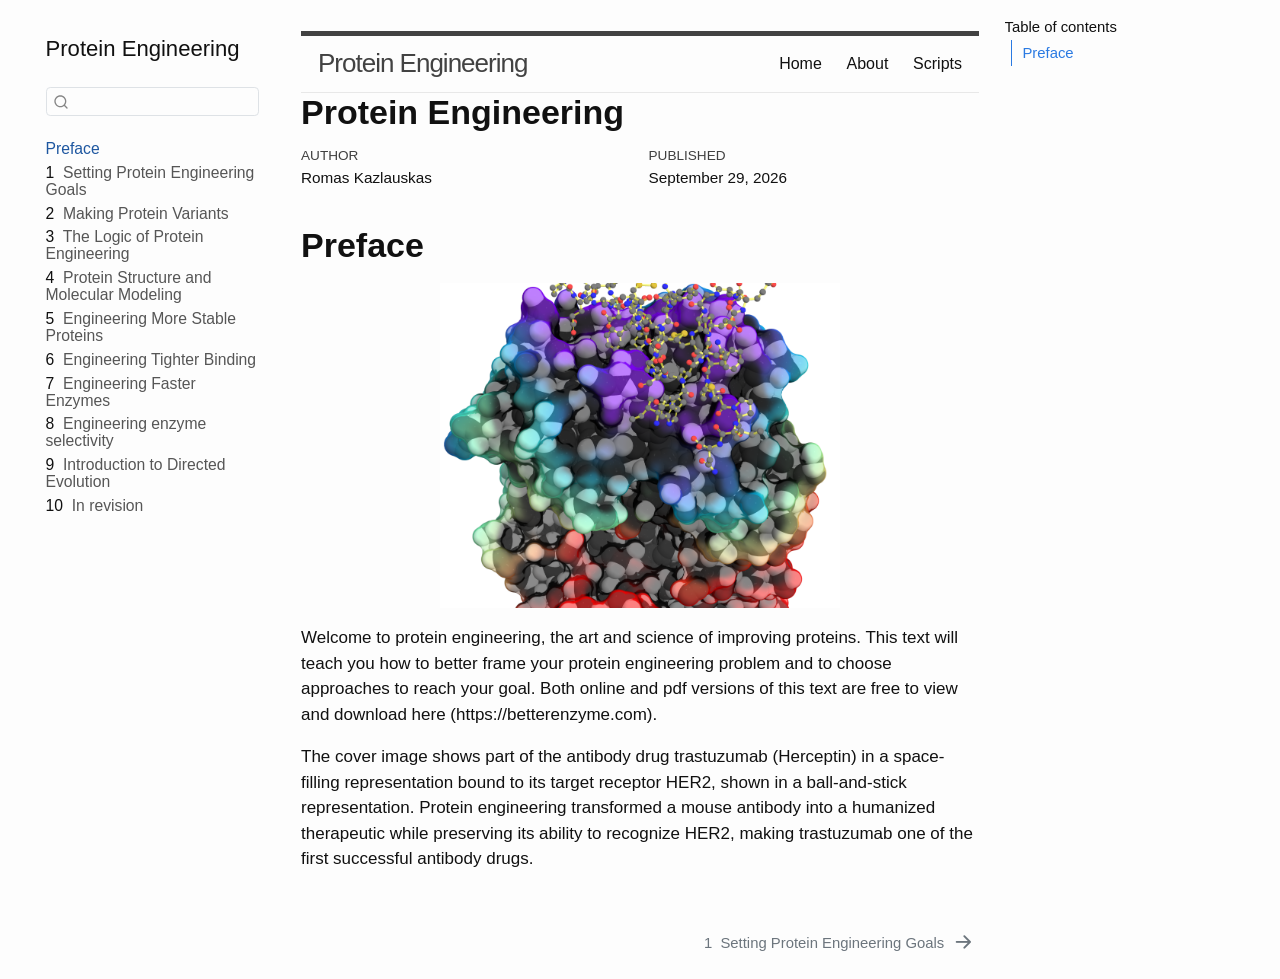
==== commit 60ae370e: "Sync chapter 5/8 equation revisions; fix doubled crossref labels Co-Authored-By: Claude Sonnet 5.5 <" ====
--- a/docs/book/index.html
+++ b/docs/book/index.html
@@ -7,7 +7,7 @@
 <meta name="viewport" content="width=device-width, initial-scale=1.0, user-scalable=yes">
 
 <meta name="author" content="Romas Kazlauskas">
-<meta name="dcterms.date" content="2026-09-24">
+<meta name="dcterms.date" content="2026-09-29">
 
 <title>Protein Engineering</title>
 <style>
@@ -238,7 +238,7 @@
     <div>
     <div class="quarto-title-meta-heading">Published</div>
     <div class="quarto-title-meta-contents">
-      <p class="date">September 24, 2026</p>
+      <p class="date">September 29, 2026</p>
     </div>
   </div>
   
